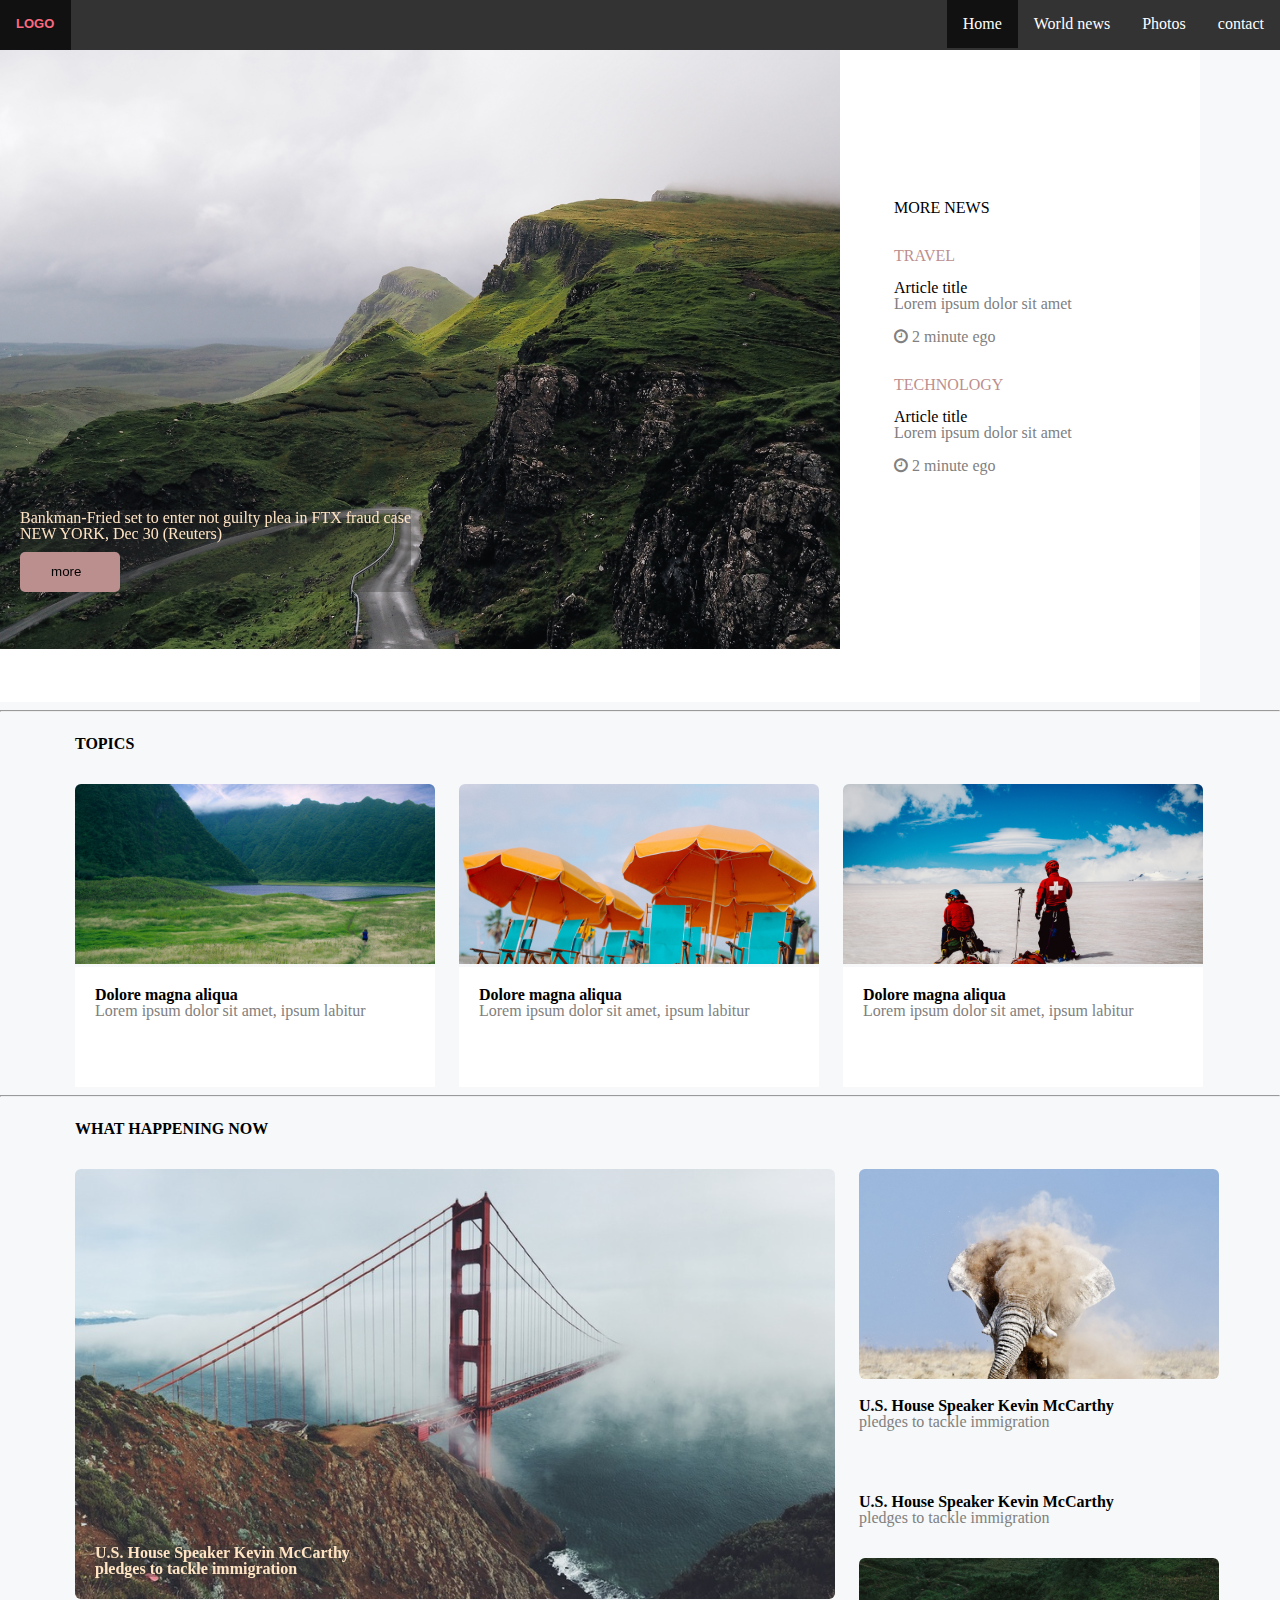
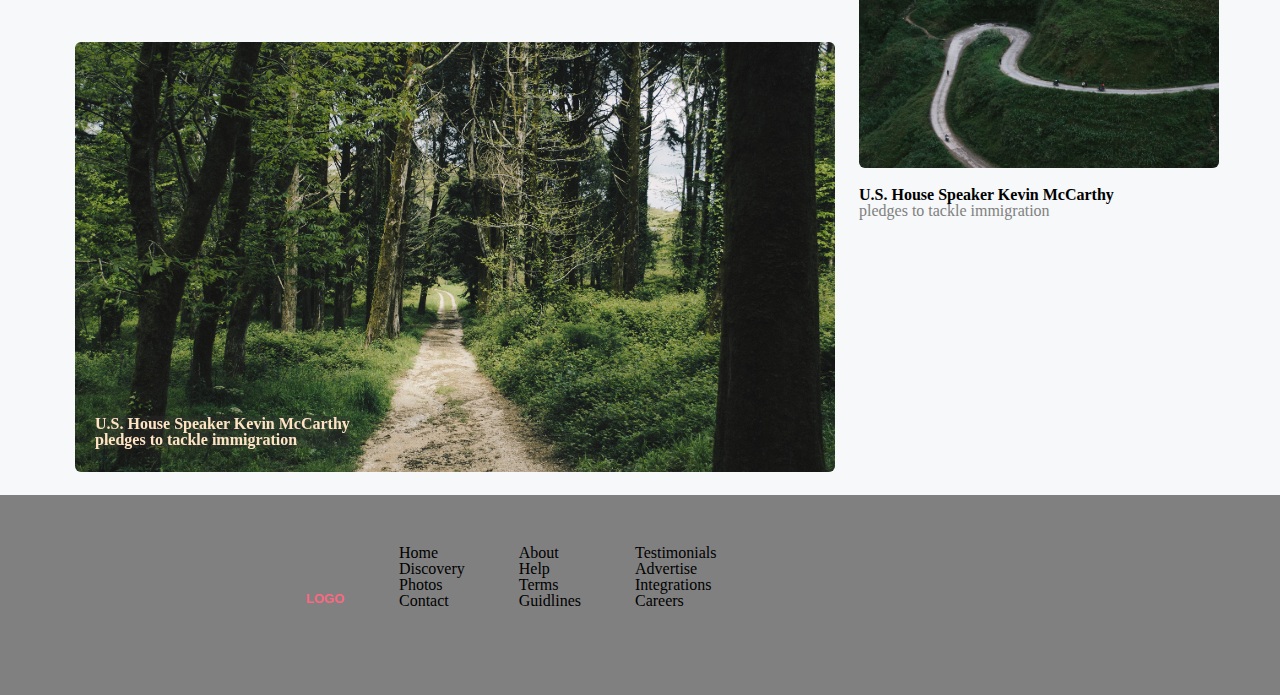
==== index.html @ b88bac71 "Add files via upload" ====
<!DOCTYPE html>
<html lang="en">
<head>
    <meta charset="UTF-8">
    
    <meta name="viewport" content="width=device-width, initial-scale=1.0">
    <link rel="stylesheet" href="styles.css">
    <link rel="stylesheet" href="reset.css">
    <link href="fa/css/brands.css" rel="stylesheet">
    <link rel="stylesheet" href="https://cdnjs.cloudflare.com/ajax/libs/font-awesome/4.7.0/css/font-awesome.min.css">
    <title>final project</title>
    <link href="fa/css/fontawesome.css" rel="stylesheet">
</head>

<body>
    <container style="max-width: 1200px; ">
    <header class="sticky">
    <nav>   
<ul>
    <li><a href="">contact</a></li>
    <li><a href="">Photos</a></li> 
    <li><a href="worldnews.html">World news</a> </li>
    <li><a href="index.html" class="active_menu">Home</a> </li>
    <li style="float: left;" > <!-- logo -->
        <a href="index.html" class="logo">
        <img src="img/logo.svg" >
        </a></li>
</ul>   </nav>           
</header>
<section id="1" style="max-width: 1200px; background-color: white;">
    <article  class="section_1 gfg"  >
        
           <img src="img/foto1.svg" alt="bankman"   >
           <p class="first-txt">
            Bankman-Fried set to enter not guilty plea in FTX fraud case
            <br>
            NEW YORK, Dec 30 (Reuters)
            <br>
            <button class="button_more" onclick="window.location.href='https://www.reuters.com/legal/bankman-fried-set-enter-initial-not-guilty-plea-ftx-fraud-case-source-2022-12-30/'"><span>more</span></button>
        
           </p>
            
            
          </article>
    <article  class="section_1" style="background-color: white; vertical-align: top; padding-top: 200px;">
      <div class=""><h2> MORE NEWS </h2> 
      <br><br>
        
                     <div> 
                        <strong> <span style="color:rosybrown;">TRAVEL</span>  </strong><br><br> 
                        <span style="  margin-top: 12px; ">
                          <b>  Article title </b></span>
                             <br> <span style="color: grey;" > Lorem ipsum dolor sit amet  <br> <br><i class="fa fa-clock-o"></i> 2 minute ego </span>

                    </div>
                    <br> <br>
                    <div> 
                        <strong> <span style="color:rosybrown;">TECHNOLOGY</span> <br> </strong><br> 
                        <span style="  margin-top: 12px;">
                          <b>  Article title </b></span>
                             <br> <span style="color: grey;" > Lorem ipsum dolor sit amet  <br> <br><i class="fa fa-clock-o"></i> 2 minute ego </span>

                    </div>
      </div>
    </article>
</section>
<hr>
<br>
<section id="2" style="display: block; max-width: 1200px;margin-left:75px;
margin-right: auto ">
<p class="title">TOPICS</p>

<br><br>
<article class="section_1" style="padding-right: 20px;">
<img src="img/foto2.svg" alt="" >

<div style="height: 120px;background-color: white;">
    <div style="padding: 20px;">
<P class="title">    Dolore magna aliqua </p>  
   <p class="description">  Lorem ipsum dolor sit amet, ipsum labitur  </P>
</div>
</div>
</article>


<article class="section_1" style="padding-right: 20px;">
    <img src="img/foto3.svg" alt="" >
    
    <div style="height: 120px;background-color: white;">
        <div style="padding: 20px;">
    <P class="title">    Dolore magna aliqua </p>  
       <p class="description">  Lorem ipsum dolor sit amet, ipsum labitur  </P>
    </div>
    </div>
    </article>


    <article class="section_1" >
        <img src="img/foto4.svg" alt="" >
        
        <div style="height: 120px;background-color: white;">
            <div style="padding: 20px;">
        <P class="title">    Dolore magna aliqua </p>  
           <p class="description">  Lorem ipsum dolor sit amet, ipsum labitur  </P>
        </div>
        </div>
        </article>

</section>
<!-- //////////////////////////////  -->
<hr>
<br>
<section id="3" style="display: block; max-width: 1200px;margin-left: 75px;
margin-right: auto;">

<p class="title"> WHAT HAPPENING NOW</p> <br> <br>
    <article class="section_1" style="max-height: 500px; ">
        <div class="gfg1">
        <img src="img/foto5.svg"  alt="" style="padding: 0px 20px 20px 0px;"><br>
        
        <P class="title first-txt">    U.S. House Speaker Kevin McCarthy
            <br>
            pledges to tackle immigration </P>
           </div>
           <div class="gfg1">
            <img src="img/foto6.svg" alt="" style="padding: 20px 20px 20px 0px;"><br>
            <P class="title first-txt">    U.S. House Speaker Kevin McCarthy <br>
                 pledges to tackle immigration  </P>
               </div>

        </article>




        <article class="section_1" style="vertical-align: top; ">
           <div> <img src="img/foto7.svg" alt="" ><br> <br>
            <P class="title">    U.S. House Speaker Kevin McCarthy </p>  
               <p class="description">  pledges to tackle immigration </P> <br> <br>
               </div>
               <div> <img src="img/foto8.svg" alt="" ><br> <br>
                <P class="title">    U.S. House Speaker Kevin McCarthy </p>  
                   <p class="description">  pledges to tackle immigration </P> <br> <br>
                   </div>
                   <div> <img src="img/foto9.svg" alt="" ><br> <br>
                    <P class="title">    U.S. House Speaker Kevin McCarthy </p>  
                       <p class="description">  pledges to tackle immigration </P> <br> <br>
                       </div>
            </article>
</section>
<footer style="width:100%; background-color:gray; height: 200px;">
    <div id="foot1">
        <div class="section_1 foot2">
            <svg xmlns="http://www.w3.org/2000/svg" width="39" height="15" viewBox="0 0 39 15">
                <text id="LOGO" transform="translate(0 12)" fill="#fa6980" font-size="13" font-family="Arial-BoldMT, Arial" font-weight="700"><tspan x="0" y="0">LOGO</tspan></text>
              </svg>
        </div>
        <div class="section_1 foot2">
    <a href=index.html>Home</a> <br>
Discovery <br>
Photos <br>
Contact <br>

</div>
<div class="section_1 foot2" >
About <br>
Help <br>
Terms <br>
Guidlines <br>

</div>
<div class="section_1 foot2">
Testimonials <br>
Advertise <br>
Integrations <br>
Careers
</div>
<div>
    <ul class="futer">
       
        <li><a href="#"><i class="fab fa-facebook" aria-hidden="true"></i></a></li>
        <li><a href="#"><i class="fab fa-twitter" aria-hidden="true"></i></a></li>
        <li><a href="#"><i class="fab fa-google-plus-g" aria-hidden="true"></i></a></li>
        <li><a href="#"><i class="fab fa-linkedin" aria-hidden="true"></i></a></li>
        <li><a href="#"><i class="fab fa-instagram" aria-hidden="true"></i></a></li>
      </ul>

</div>
</div>
</footer>
</container>
</body>
</html>
---- styles.css ----
ul {
    list-style-type: none;
    margin: -10px -10px 0px -10px;
    padding: 0;
    overflow: hidden;
    background-color: #333333;
  }
  
  li {
    float: right;
  }
  
  li a {
    
    display:inline-block;
    color: white;
    text-align: center;
   padding: 1rem;
    text-decoration: none;
  }
  
  li a:hover {
    background-color: #111111;
    text-decoration: underline rosybrown;
  }
  .active_menu{
    background-color: #111111;
  }
  .section_1 {
    display: inline-block;
  }
  .img_text{
    background-color:rgba(29, 29, 29, 0.3);
    font-size: 1.5rem;
    color: rgb(230, 230, 223);
    position:absolute;
    top: 60%;
    left: 25%;
    transform: translate(-50%, -50%);
  }
  .button_more {
    margin-top: 10px;
    width: 100px;
    padding: 10px;
    border-radius: 5px;
    background-color:rosybrown;

  }
  .button_more:hover {
    background-color: aqua;
  }
  .button_more:hover span {
    padding-right: 15px;
    font-size: 1rem;
  }
  .button_more span {
    cursor: pointer;
    
  }
.button_more span:after {
    content: '\00bb';
    opacity: 0;
    top: 0;
    right: -20px;
    transition: 0.5s;
  }
  .button_more:hover span:after {
    opacity: 1;
    right: 0;
  }
  
   
  .title{
    font-weight: bold;
  }
  .description{
    color:grey;
  }

  .sticky {
    position: fixed;
    top: 0;
    width: 100%;
  }
 

  .gfg {
            margin:50px 50px 50px 0px;
            position: relative;
        }
        .second-txt {
          position: absolute;
          vertical-align: middle;
          color: bisque;
          background-color: #33333352;
      }
  
  .first-txt {
            position: absolute;
            bottom: 10%;
            left: 20px;
            color: bisque;
            background-color: #33333352;
        }
  .gfg1 {
        
          position: relative;
      }
      #foot1{
        margin: auto;
        width: 60%;
       
        padding: 50px;
      }
      .foot2{
        margin-right: 50px;
      }
      body {
        margin:0;
        padding:0;
       background-color:#f6f8f9;
      }
      .futer{
        overflow: inherit;
      }
      .logo {
        -webkit-animation-name: log;
                animation-name: log;
        -webkit-animation-duration: 2s;
                animation-duration: 2s;
        -webkit-animation-iteration-count: infinite;
                animation-iteration-count: infinite;
    }
    @keyframes log {

      0% {
          -webkit-transform: rotate(0deg);
                  transform: rotate(0deg);
          top: 0px;
      }
  
      100% {
          -webkit-transform: rotate(360deg);
                  transform: rotate(360deg);
  
      }
  }
  .fotown {
  
    width: 50%;
    height: 100%;
    background-image:url(img/gv2.svg);
    background-position: center;
    background-repeat: no-repeat;
    background-size: cover;

}

.wnp {
    color: white;
    font-size: 1.875rem;
    position: relative;
    top: 47%;
    left: 33%;
}
.sectfoto {
    
  width: 80%;
  height: 495px;
  margin: 0 auto 37px auto;
  background-color: azure;
  display: -webkit-box;
  display: -ms-flexbox;
  display: flex;
  margin-top: 51px;
}
    
.textwns {
   
  height: 100%;
  width: 50%;
  padding: 118px 0 125px 0;
  background-color: white;
  padding:6rem 6rem 0 6rem;
}  


.sd {
  
  width: 100%;
  height: 70%;
  margin: 0 auto;
  display: -webkit-box;
  display: -ms-flexbox;
  display: flex;
  -webkit-box-orient: vertical;
  -webkit-box-direction: normal;
      -ms-flex-direction: column;
          flex-direction: column;
}



input {
  height: 40px;
  border-radius: 4px;
  border: 2px solid grey;
}

button {
  width: 50%;
  height: 40px;
  background-color: #FA6980;
  border-radius: 5px;
  border: none;

}

button:hover {
  background-color: #343638;

  cursor: cell;
}   
      
      
@media only screen and (max-width: 600px) {
  .wn{
    display: block;
  }
  .fotown {
  
    width: 100%;
  }
  
.textwns {
      
    width: 100%;
    height: 50%;
  padding: 85px 0 125px 0;

}
.fotown {
  
  width: 100%;
  height: 50%;
}
}
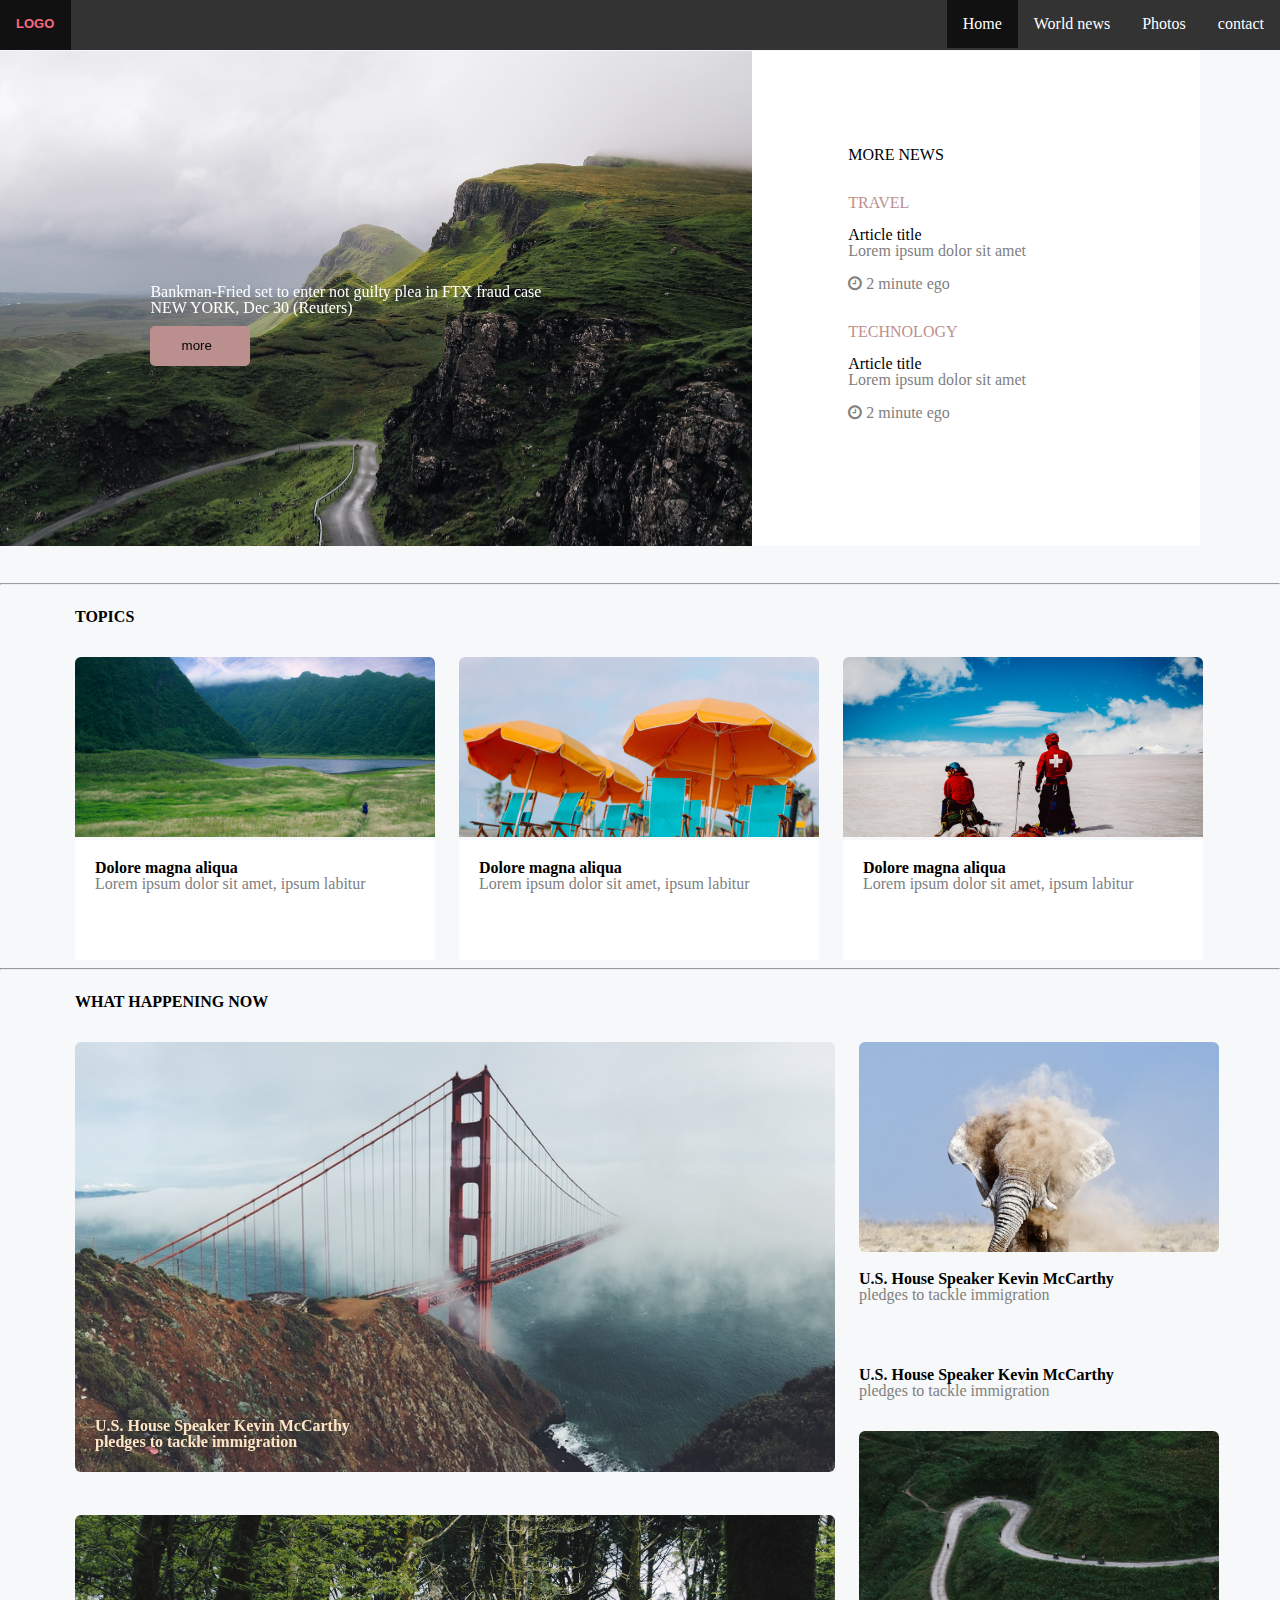
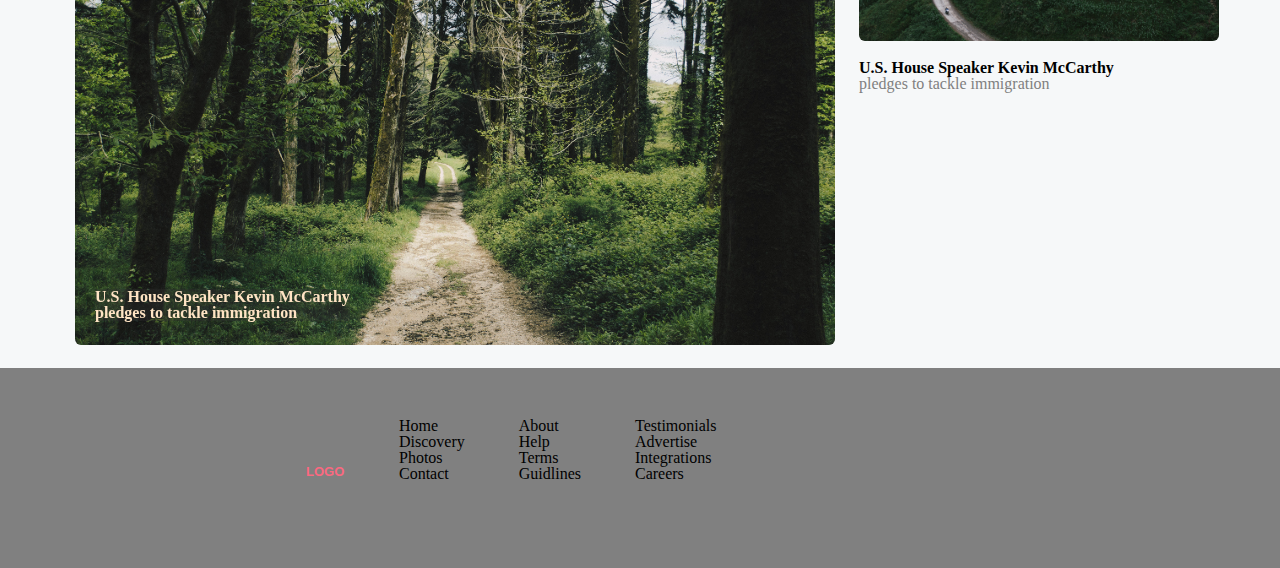
==== commit d7411de2: "Add files via upload" ====
--- a/index.html
+++ b/index.html
@@ -27,42 +27,52 @@
         </a></li>
 </ul>   </nav>           
 </header>
-<section id="1" style="max-width: 1200px; background-color: white;">
-    <article  class="section_1 gfg"  >
-        
-           <img src="img/foto1.svg" alt="bankman"   >
-           <p class="first-txt">
-            Bankman-Fried set to enter not guilty plea in FTX fraud case
-            <br>
-            NEW YORK, Dec 30 (Reuters)
-            <br>
-            <button class="button_more" onclick="window.location.href='https://www.reuters.com/legal/bankman-fried-set-enter-initial-not-guilty-plea-ftx-fraud-case-source-2022-12-30/'"><span>more</span></button>
-        
-           </p>
+
+
+<section id="1" style="max-width: 1200px; ">
+<div class="sectfotoin wn">
+    <div class="fotoin">
+        <div class="inp">
+            <p >
+                Bankman-Fried set to enter not guilty plea in FTX fraud case
+                <br>
+                NEW YORK, Dec 30 (Reuters)
+                <br>
+                <button class="button_more" onclick="window.location.href='https://www.reuters.com/legal/bankman-fried-set-enter-initial-not-guilty-plea-ftx-fraud-case-source-2022-12-30/'"><span>more</span></button>
             
-            
-          </article>
-    <article  class="section_1" style="background-color: white; vertical-align: top; padding-top: 200px;">
-      <div class=""><h2> MORE NEWS </h2> 
-      <br><br>
-        
-                     <div> 
-                        <strong> <span style="color:rosybrown;">TRAVEL</span>  </strong><br><br> 
-                        <span style="  margin-top: 12px; ">
-                          <b>  Article title </b></span>
-                             <br> <span style="color: grey;" > Lorem ipsum dolor sit amet  <br> <br><i class="fa fa-clock-o"></i> 2 minute ego </span>
-
-                    </div>
-                    <br> <br>
-                    <div> 
-                        <strong> <span style="color:rosybrown;">TECHNOLOGY</span> <br> </strong><br> 
-                        <span style="  margin-top: 12px;">
-                          <b>  Article title </b></span>
-                             <br> <span style="color: grey;" > Lorem ipsum dolor sit amet  <br> <br><i class="fa fa-clock-o"></i> 2 minute ego </span>
-
-                    </div>
-      </div>
-    </article>
+               </p>
+
+        </div>
+    </div>
+    <div class="textwns" >
+        <div >
+            <div class=""><h2> MORE NEWS </h2> 
+                <br><br>
+                  
+                               <div> 
+                                  <strong> <span style="color:rosybrown;">TRAVEL</span>  </strong><br><br> 
+                                  <span style="  margin-top: 12px; ">
+                                    <b>  Article title </b></span>
+                                       <br> <span style="color: grey;" > Lorem ipsum dolor sit amet  <br> 
+                                        <br><i class="fa fa-clock-o"></i> 2 minute ego </span>
+          
+                              </div>
+                              <br> <br>
+                              <div> 
+                                  <strong> <span style="color:rosybrown;">TECHNOLOGY</span> <br> </strong><br> 
+                                  <span style="  margin-top: 12px;">
+                                    <b>  Article title </b></span>
+                                       <br> <span style="color: grey;" > Lorem ipsum dolor sit amet  <br> 
+                                        <br><i class="fa fa-clock-o"></i> 2 minute ego </span>
+          
+                              </div>
+                </div>
+        </div>
+    </div>
+</div>
+
+
+
 </section>
 <hr>
 <br>
--- a/styles.css
+++ b/styles.css
@@ -155,6 +155,15 @@
     background-size: cover;
 
 }
+.fotoin {
+
+  width: 100%;
+  background-image:url(img/foto1.svg);
+  background-position: center;
+  background-repeat: no-repeat;
+  background-size: cover;
+
+}
 
 .wnp {
     color: white;
@@ -163,9 +172,27 @@
     top: 47%;
     left: 33%;
 }
+.inp {
+  color: white;
+  font-size: 1rem;
+  position: relative;
+  top: 47%;
+  left: 20%;
+}
 .sectfoto {
     
   width: 80%;
+  height: 495px;
+  margin: 0 auto 37px auto;
+  background-color: azure;
+  display: -webkit-box;
+  display: -ms-flexbox;
+  display: flex;
+  margin-top: 51px;
+}
+.sectfotoin {
+    
+  width: 100%;
   height: 495px;
   margin: 0 auto 37px auto;
   background-color: azure;
